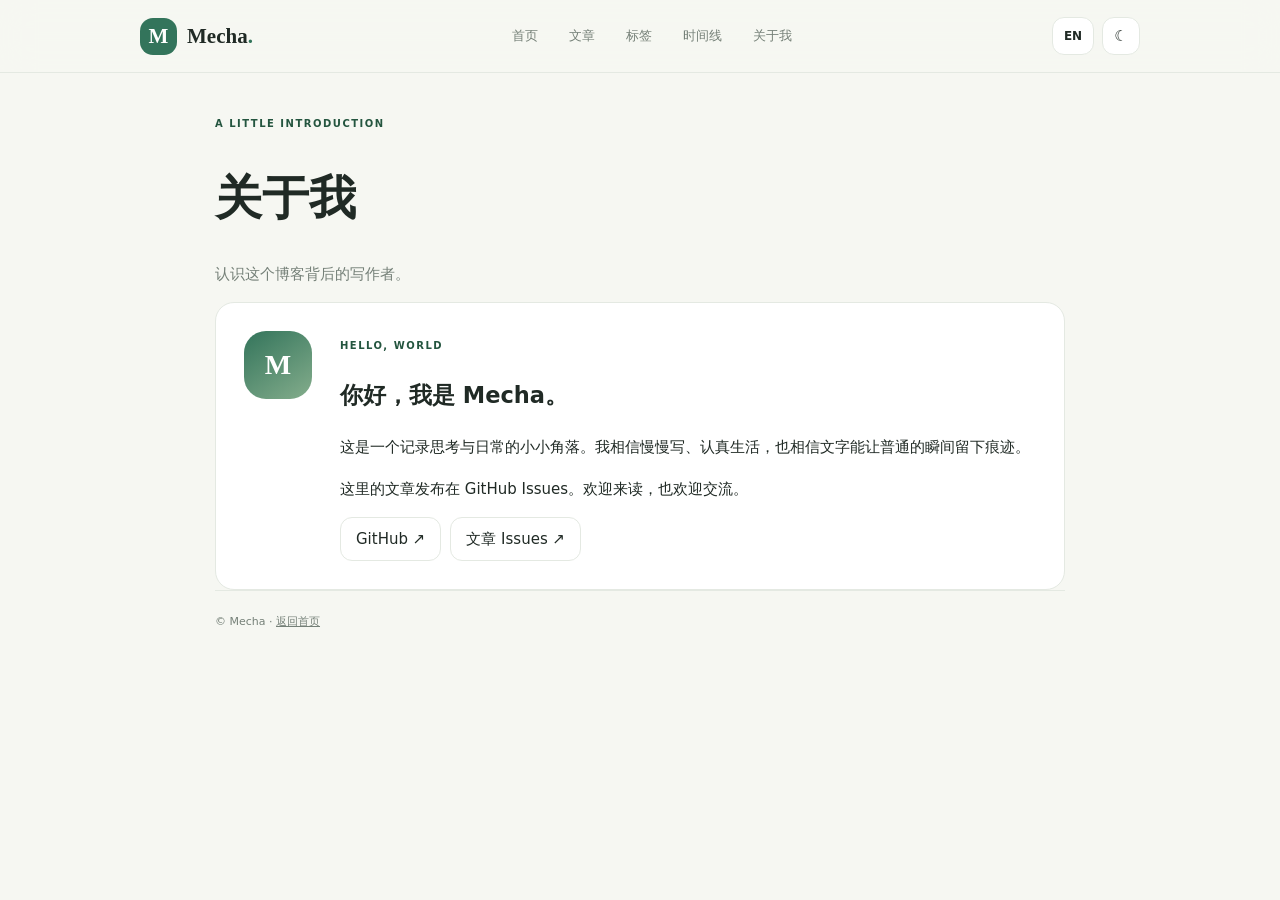
==== about.html @ f53933ed "feat: restore bilingual language switch across blog pages" ====
<!doctype html>
<html lang="zh-CN" data-theme="light"><head><meta charset="utf-8"><meta name="viewport" content="width=device-width, initial-scale=1"><title>关于我 · Mecha 的博客</title><script>try{document.documentElement.dataset.theme=localStorage.getItem('mecha-theme')||(matchMedia('(prefers-color-scheme: dark)').matches?'dark':'light')}catch(e){}</script><link rel="stylesheet" href="assets/site.css"><script src="assets/app.js" defer></script></head><body data-page="about"><header class="site-header"><div class="wrap header-inner"><a class="brand" href="index.html"><span class="brand-mark">M</span><span>Mecha<span class="accent">.</span></span></a><nav class="nav" aria-label="主导航"><a href="index.html" data-i18n="navHome">首页</a><a href="articles.html" data-i18n="navArticles">文章</a><a href="tags.html" data-i18n="navTags">标签</a><a href="timeline.html" data-i18n="navTimeline">时间线</a><a href="about.html" data-i18n="navAbout">关于我</a></nav><div class="header-tools"><button class="language-toggle" type="button" aria-label="切换语言">EN</button><button class="theme-toggle" type="button" aria-label="切换主题">☾</button></div></div></header><main class="wrap main page-main"><div class="page-intro"><span class="kicker">A LITTLE INTRODUCTION</span><h1 data-i18n="aboutTitle">关于我</h1><p data-i18n="aboutIntro">认识这个博客背后的写作者。</p></div><section class="about-card"><div class="avatar">M</div><div><span class="kicker">HELLO, WORLD</span><h2 data-i18n="helloMecha">你好，我是 Mecha。</h2><p data-i18n="aboutText1">这是一个记录思考与日常的小小角落。我相信慢慢写、认真生活，也相信文字能让普通的瞬间留下痕迹。</p><p data-i18n="aboutText2">这里的文章发布在 GitHub Issues。欢迎来读，也欢迎交流。</p><div class="about-links"><a class="button subtle" href="https://github.com/mechatsvip" target="_blank" rel="noopener noreferrer">GitHub ↗</a><a class="button subtle" href="https://github.com/mechatsvip/mechatsvip.github.io/issues" target="_blank" rel="noopener noreferrer">文章 Issues ↗</a></div></div></section><footer class="footer">© <span class="current-year"></span> Mecha · <a href="index.html">返回首页</a></footer></main></body></html>
---- assets/site.css ----
:root{color-scheme:light;--paper:#f6f7f2;--surface:#fff;--ink:#202a25;--muted:#758078;--line:#e4e9e2;--accent:#33745b;--accent-dark:#24553f;--soft:#e8f1e9;--hover:#f8faf6;--shadow:0 18px 50px rgba(37,61,46,.07);--serif:Georgia,"Noto Serif SC","Songti SC",serif;--sans:system-ui,-apple-system,BlinkMacSystemFont,"Segoe UI","Noto Sans SC",sans-serif}:root[data-theme="dark"]{color-scheme:dark;--paper:#151a17;--surface:#1d2420;--ink:#e6ece7;--muted:#9aa79e;--line:#303b34;--accent:#86c3a0;--accent-dark:#a4d5b7;--soft:#263a2e;--hover:#222b26;--shadow:0 18px 50px rgba(0,0,0,.22)}*,*::before,*::after{box-sizing:border-box}html{scroll-behavior:smooth;scroll-padding-top:95px}body{margin:0;background:var(--paper);color:var(--ink);font:15px/1.75 var(--sans);-webkit-font-smoothing:antialiased}a{color:inherit}button,input{font:inherit;color:inherit}.wrap{width:min(1000px,100% - 48px);margin-inline:auto}.site-header{position:sticky;z-index:20;top:0;border-bottom:1px solid var(--line);background:color-mix(in srgb,var(--paper) 88%,transparent);backdrop-filter:blur(16px)}.header-inner{height:72px;display:flex;align-items:center;justify-content:space-between;gap:22px}.brand{display:flex;align-items:center;gap:10px;text-decoration:none;font:700 21px var(--serif)}.brand-mark{display:grid;place-items:center;width:37px;height:37px;border-radius:13px;color:#fff;background:#33745b}.accent{color:var(--accent)}.nav{display:flex;gap:5px}.nav a{padding:8px 13px;border-radius:999px;color:var(--muted);font-size:13px;text-decoration:none}.nav a:hover,.nav a.active{color:var(--accent-dark);background:var(--soft)}.header-tools{display:flex;gap:8px}.language-toggle,.theme-toggle{height:38px;border:1px solid var(--line);border-radius:12px;background:var(--surface);cursor:pointer}.language-toggle{min-width:42px;font-size:12px;font-weight:700}.theme-toggle{width:38px}main.main{padding:36px 0 70px}.hero{position:relative;overflow:hidden;padding:clamp(38px,7vw,74px);border:1px solid var(--line);border-radius:29px;background:radial-gradient(ellipse at 91% 11%,#dcecdfa6,transparent 34%),var(--surface);box-shadow:var(--shadow)}.hero h1{margin:18px 0 14px;font:600 clamp(39px,6vw,65px)/1.2 var(--serif)}.hero p{max-width:570px;margin:0 0 24px;color:var(--muted)}.hero-orbit{position:absolute;right:8%;bottom:-140px;width:280px;height:280px;border:1px solid #75ab852e;border-radius:50%;box-shadow:0 0 0 22px #75ab8512}.eyebrow,.kicker{color:var(--accent-dark);font-size:10px;font-weight:750;letter-spacing:.15em}.button{display:inline-flex;align-items:center;justify-content:center;gap:8px;min-height:42px;padding:8px 15px;border:1px solid var(--line);border-radius:12px;text-decoration:none}.button.primary{position:relative;z-index:1;border-color:var(--accent);color:#fff;background:var(--accent)}.button.subtle{background:transparent}.stats{display:grid;grid-template-columns:repeat(3,1fr);gap:12px;margin:16px 0 52px}.stat{padding:14px 18px;border:1px solid var(--line);border-radius:16px;background:var(--surface)}.stat strong{display:block;font:600 23px var(--serif)}.stat span{color:var(--muted);font-size:11px}.section{margin-bottom:48px}.section-heading{display:flex;justify-content:space-between;align-items:end}.section-heading h2{margin:3px 0 0;font:600 27px var(--serif)}.text-link{color:var(--accent-dark);font-size:12px;text-decoration:none}.page-main{max-width:850px}.page-intro h1{font:600 clamp(34px,5vw,47px) var(--serif)}.page-intro p{color:var(--muted)}.article-list{overflow:hidden;border:1px solid var(--line);border-radius:18px;background:var(--surface)}.article{display:grid;grid-template-columns:112px 1fr;gap:21px;padding:21px 24px}.article+.article{border-top:1px solid var(--line)}.article time{color:var(--muted);font-size:11px}.article h3{margin:0;font:650 18px var(--serif)}.article h3 a{text-decoration:none}.excerpt{color:var(--muted);font-size:12px}.tag-row,.tag-cloud{display:flex;flex-wrap:wrap;gap:9px}.tag-cloud{padding:20px;border:1px solid var(--line);border-radius:17px;background:var(--surface)}.tag-cloud.compact{padding:16px}.tag{padding:5px 11px;border:1px solid var(--line);border-radius:999px;color:var(--accent-dark);background:var(--soft);font-size:11px;text-decoration:none}.tag:hover{color:#fff;background:var(--accent)}.list-toolbar{display:flex;gap:9px}.search-wrap{display:flex;align-items:center;gap:9px;flex:1;height:43px;padding:0 13px;border:1px solid var(--line);border-radius:12px;background:var(--surface)}.search-wrap input{width:100%;border:0;outline:0;background:transparent}.muted,.small{color:var(--muted)}.small{font-size:11px}.pagination{display:flex;justify-content:center;gap:7px;margin-top:20px}.page-button{height:38px;padding:0 11px;border:1px solid var(--line);border-radius:11px;background:var(--surface)}.page-button.current{color:#fff;border-color:var(--accent);background:var(--accent)}.timeline{margin-left:10px;padding-left:28px;border-left:1px solid var(--line)}.timeline-year{font:600 22px var(--serif)}.timeline-item{display:grid;grid-template-columns:100px 1fr;gap:13px;padding:0 0 21px}.timeline-item time{color:var(--muted);font-size:11px}.timeline-item a{text-decoration:none}.about-card{display:grid;grid-template-columns:76px 1fr;gap:20px;padding:28px;border:1px solid var(--line);border-radius:19px;background:var(--surface)}.avatar{display:grid;place-items:center;width:68px;height:68px;border-radius:22px;color:#fff;background:linear-gradient(145deg,#33745b,#84ad8c);font:700 28px var(--serif)}.about-links{display:flex;gap:9px}.footer{padding-top:21px;border-top:1px solid var(--line);color:var(--muted);font-size:11px}.status,.empty,.error{padding:28px;text-align:center;color:var(--muted)}@media(max-width:760px){.wrap{width:min(100% - 30px,680px)}.header-inner{height:auto;min-height:64px;flex-wrap:wrap;padding:9px 0 7px}.brand{font-size:19px}.nav{order:3;width:100%;overflow-x:auto}.header-tools{margin-left:auto}.nav a{padding:7px 12px}.stats{margin-bottom:42px}}@media(max-width:540px){.wrap{width:min(100% - 26px,680px)}.hero{padding:34px 23px}.hero h1{font-size:41px}.stats{gap:7px}.stat{padding:12px 9px}.article{grid-template-columns:1fr;padding:18px}.about-card{grid-template-columns:52px 1fr;padding:20px}.avatar{width:50px;height:50px}.timeline-item{grid-template-columns:78px 1fr}}
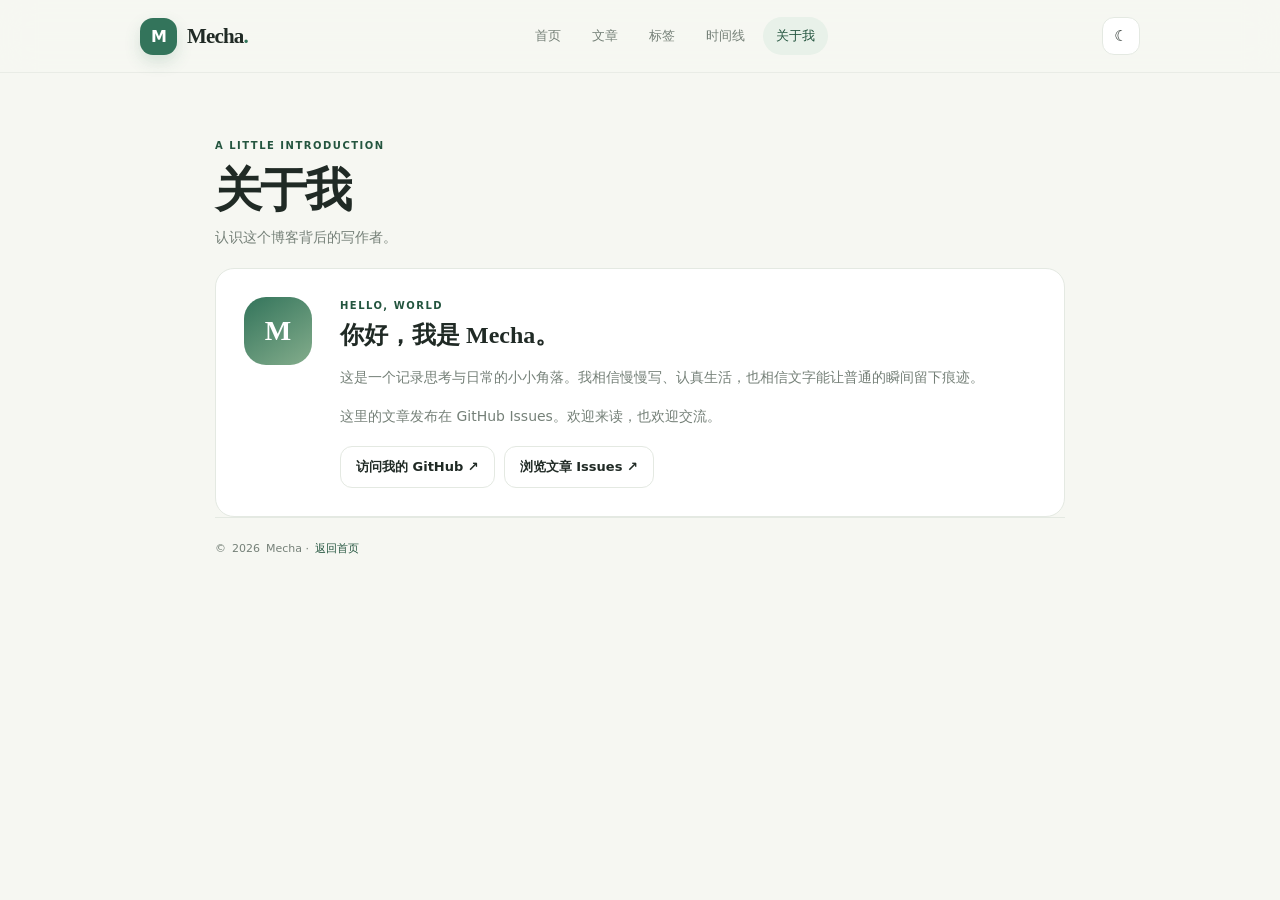
==== commit 881bb174: "feat: split blog into concise home and dedicated pages with pagination" ====
--- a/about.html
+++ b/about.html
@@ -1,2 +1,5 @@
 <!doctype html>
-<html lang="zh-CN" data-theme="light"><head><meta charset="utf-8"><meta name="viewport" content="width=device-width, initial-scale=1"><title>关于我 · Mecha 的博客</title><script>try{document.documentElement.dataset.theme=localStorage.getItem('mecha-theme')||(matchMedia('(prefers-color-scheme: dark)').matches?'dark':'light')}catch(e){}</script><link rel="stylesheet" href="assets/site.css"><script src="assets/app.js" defer></script></head><body data-page="about"><header class="site-header"><div class="wrap header-inner"><a class="brand" href="index.html"><span class="brand-mark">M</span><span>Mecha<span class="accent">.</span></span></a><nav class="nav" aria-label="主导航"><a href="index.html" data-i18n="navHome">首页</a><a href="articles.html" data-i18n="navArticles">文章</a><a href="tags.html" data-i18n="navTags">标签</a><a href="timeline.html" data-i18n="navTimeline">时间线</a><a href="about.html" data-i18n="navAbout">关于我</a></nav><div class="header-tools"><button class="language-toggle" type="button" aria-label="切换语言">EN</button><button class="theme-toggle" type="button" aria-label="切换主题">☾</button></div></div></header><main class="wrap main page-main"><div class="page-intro"><span class="kicker">A LITTLE INTRODUCTION</span><h1 data-i18n="aboutTitle">关于我</h1><p data-i18n="aboutIntro">认识这个博客背后的写作者。</p></div><section class="about-card"><div class="avatar">M</div><div><span class="kicker">HELLO, WORLD</span><h2 data-i18n="helloMecha">你好，我是 Mecha。</h2><p data-i18n="aboutText1">这是一个记录思考与日常的小小角落。我相信慢慢写、认真生活，也相信文字能让普通的瞬间留下痕迹。</p><p data-i18n="aboutText2">这里的文章发布在 GitHub Issues。欢迎来读，也欢迎交流。</p><div class="about-links"><a class="button subtle" href="https://github.com/mechatsvip" target="_blank" rel="noopener noreferrer">GitHub ↗</a><a class="button subtle" href="https://github.com/mechatsvip/mechatsvip.github.io/issues" target="_blank" rel="noopener noreferrer">文章 Issues ↗</a></div></div></section><footer class="footer">© <span class="current-year"></span> Mecha · <a href="index.html">返回首页</a></footer></main></body></html>
+<html lang="zh-CN" data-theme="light">
+<head><meta charset="utf-8"><meta name="viewport" content="width=device-width, initial-scale=1"><meta name="theme-color" content="#f6f7f2"><meta name="description" content="关于 Mecha：一个记录思考与日常的小小角落。"><title>关于我 · Mecha 的博客</title><script>try{document.documentElement.dataset.theme=localStorage.getItem('mecha-theme')||(matchMedia('(prefers-color-scheme: dark)').matches?'dark':'light')}catch(e){}</script><link rel="stylesheet" href="assets/site.css"><script src="assets/app.js" defer></script></head>
+<body data-page="about"><header class="site-header"><div class="wrap header-inner"><a class="brand" href="index.html"><span class="brand-mark">M</span><span>Mecha<span class="accent">.</span></span></a><nav class="nav" aria-label="主导航"><a href="index.html">首页</a><a href="articles.html">文章</a><a href="tags.html">标签</a><a href="timeline.html">时间线</a><a href="about.html">关于我</a></nav><button class="theme-toggle" type="button" aria-label="切换主题" title="切换深浅色">☾</button></div></header>
+<main class="wrap main page-main"><div class="page-intro"><span class="kicker">A LITTLE INTRODUCTION</span><h1>关于我</h1><p>认识这个博客背后的写作者。</p></div><section class="about-card"><div class="avatar" aria-hidden="true">M</div><div><span class="kicker">HELLO, WORLD</span><h2>你好，我是 Mecha。</h2><p>这是一个记录思考与日常的小小角落。我相信慢慢写、认真生活，也相信文字能让普通的瞬间留下痕迹。</p><p>这里的文章发布在 GitHub Issues。欢迎来读，也欢迎交流。</p><div class="about-links"><a class="button subtle" href="https://github.com/mechatsvip" target="_blank" rel="noopener noreferrer">访问我的 GitHub ↗</a><a class="button subtle" href="https://github.com/mechatsvip/mechatsvip.github.io/issues" target="_blank" rel="noopener noreferrer">浏览文章 Issues ↗</a></div></div></section><footer class="footer">© <span class="current-year"></span> Mecha · <a href="index.html">返回首页</a></footer></main></body></html>
--- a/assets/site.css
+++ b/assets/site.css
@@ -1 +1,6 @@
-:root{color-scheme:light;--paper:#f6f7f2;--surface:#fff;--ink:#202a25;--muted:#758078;--line:#e4e9e2;--accent:#33745b;--accent-dark:#24553f;--soft:#e8f1e9;--hover:#f8faf6;--shadow:0 18px 50px rgba(37,61,46,.07);--serif:Georgia,"Noto Serif SC","Songti SC",serif;--sans:system-ui,-apple-system,BlinkMacSystemFont,"Segoe UI","Noto Sans SC",sans-serif}:root[data-theme="dark"]{color-scheme:dark;--paper:#151a17;--surface:#1d2420;--ink:#e6ece7;--muted:#9aa79e;--line:#303b34;--accent:#86c3a0;--accent-dark:#a4d5b7;--soft:#263a2e;--hover:#222b26;--shadow:0 18px 50px rgba(0,0,0,.22)}*,*::before,*::after{box-sizing:border-box}html{scroll-behavior:smooth;scroll-padding-top:95px}body{margin:0;background:var(--paper);color:var(--ink);font:15px/1.75 var(--sans);-webkit-font-smoothing:antialiased}a{color:inherit}button,input{font:inherit;color:inherit}.wrap{width:min(1000px,100% - 48px);margin-inline:auto}.site-header{position:sticky;z-index:20;top:0;border-bottom:1px solid var(--line);background:color-mix(in srgb,var(--paper) 88%,transparent);backdrop-filter:blur(16px)}.header-inner{height:72px;display:flex;align-items:center;justify-content:space-between;gap:22px}.brand{display:flex;align-items:center;gap:10px;text-decoration:none;font:700 21px var(--serif)}.brand-mark{display:grid;place-items:center;width:37px;height:37px;border-radius:13px;color:#fff;background:#33745b}.accent{color:var(--accent)}.nav{display:flex;gap:5px}.nav a{padding:8px 13px;border-radius:999px;color:var(--muted);font-size:13px;text-decoration:none}.nav a:hover,.nav a.active{color:var(--accent-dark);background:var(--soft)}.header-tools{display:flex;gap:8px}.language-toggle,.theme-toggle{height:38px;border:1px solid var(--line);border-radius:12px;background:var(--surface);cursor:pointer}.language-toggle{min-width:42px;font-size:12px;font-weight:700}.theme-toggle{width:38px}main.main{padding:36px 0 70px}.hero{position:relative;overflow:hidden;padding:clamp(38px,7vw,74px);border:1px solid var(--line);border-radius:29px;background:radial-gradient(ellipse at 91% 11%,#dcecdfa6,transparent 34%),var(--surface);box-shadow:var(--shadow)}.hero h1{margin:18px 0 14px;font:600 clamp(39px,6vw,65px)/1.2 var(--serif)}.hero p{max-width:570px;margin:0 0 24px;color:var(--muted)}.hero-orbit{position:absolute;right:8%;bottom:-140px;width:280px;height:280px;border:1px solid #75ab852e;border-radius:50%;box-shadow:0 0 0 22px #75ab8512}.eyebrow,.kicker{color:var(--accent-dark);font-size:10px;font-weight:750;letter-spacing:.15em}.button{display:inline-flex;align-items:center;justify-content:center;gap:8px;min-height:42px;padding:8px 15px;border:1px solid var(--line);border-radius:12px;text-decoration:none}.button.primary{position:relative;z-index:1;border-color:var(--accent);color:#fff;background:var(--accent)}.button.subtle{background:transparent}.stats{display:grid;grid-template-columns:repeat(3,1fr);gap:12px;margin:16px 0 52px}.stat{padding:14px 18px;border:1px solid var(--line);border-radius:16px;background:var(--surface)}.stat strong{display:block;font:600 23px var(--serif)}.stat span{color:var(--muted);font-size:11px}.section{margin-bottom:48px}.section-heading{display:flex;justify-content:space-between;align-items:end}.section-heading h2{margin:3px 0 0;font:600 27px var(--serif)}.text-link{color:var(--accent-dark);font-size:12px;text-decoration:none}.page-main{max-width:850px}.page-intro h1{font:600 clamp(34px,5vw,47px) var(--serif)}.page-intro p{color:var(--muted)}.article-list{overflow:hidden;border:1px solid var(--line);border-radius:18px;background:var(--surface)}.article{display:grid;grid-template-columns:112px 1fr;gap:21px;padding:21px 24px}.article+.article{border-top:1px solid var(--line)}.article time{color:var(--muted);font-size:11px}.article h3{margin:0;font:650 18px var(--serif)}.article h3 a{text-decoration:none}.excerpt{color:var(--muted);font-size:12px}.tag-row,.tag-cloud{display:flex;flex-wrap:wrap;gap:9px}.tag-cloud{padding:20px;border:1px solid var(--line);border-radius:17px;background:var(--surface)}.tag-cloud.compact{padding:16px}.tag{padding:5px 11px;border:1px solid var(--line);border-radius:999px;color:var(--accent-dark);background:var(--soft);font-size:11px;text-decoration:none}.tag:hover{color:#fff;background:var(--accent)}.list-toolbar{display:flex;gap:9px}.search-wrap{display:flex;align-items:center;gap:9px;flex:1;height:43px;padding:0 13px;border:1px solid var(--line);border-radius:12px;background:var(--surface)}.search-wrap input{width:100%;border:0;outline:0;background:transparent}.muted,.small{color:var(--muted)}.small{font-size:11px}.pagination{display:flex;justify-content:center;gap:7px;margin-top:20px}.page-button{height:38px;padding:0 11px;border:1px solid var(--line);border-radius:11px;background:var(--surface)}.page-button.current{color:#fff;border-color:var(--accent);background:var(--accent)}.timeline{margin-left:10px;padding-left:28px;border-left:1px solid var(--line)}.timeline-year{font:600 22px var(--serif)}.timeline-item{display:grid;grid-template-columns:100px 1fr;gap:13px;padding:0 0 21px}.timeline-item time{color:var(--muted);font-size:11px}.timeline-item a{text-decoration:none}.about-card{display:grid;grid-template-columns:76px 1fr;gap:20px;padding:28px;border:1px solid var(--line);border-radius:19px;background:var(--surface)}.avatar{display:grid;place-items:center;width:68px;height:68px;border-radius:22px;color:#fff;background:linear-gradient(145deg,#33745b,#84ad8c);font:700 28px var(--serif)}.about-links{display:flex;gap:9px}.footer{padding-top:21px;border-top:1px solid var(--line);color:var(--muted);font-size:11px}.status,.empty,.error{padding:28px;text-align:center;color:var(--muted)}@media(max-width:760px){.wrap{width:min(100% - 30px,680px)}.header-inner{height:auto;min-height:64px;flex-wrap:wrap;padding:9px 0 7px}.brand{font-size:19px}.nav{order:3;width:100%;overflow-x:auto}.header-tools{margin-left:auto}.nav a{padding:7px 12px}.stats{margin-bottom:42px}}@media(max-width:540px){.wrap{width:min(100% - 26px,680px)}.hero{padding:34px 23px}.hero h1{font-size:41px}.stats{gap:7px}.stat{padding:12px 9px}.article{grid-template-columns:1fr;padding:18px}.about-card{grid-template-columns:52px 1fr;padding:20px}.avatar{width:50px;height:50px}.timeline-item{grid-template-columns:78px 1fr}}
+:root{color-scheme:light;--paper:#f6f7f2;--surface:#fff;--ink:#202a25;--muted:#758078;--line:#e4e9e2;--accent:#33745b;--accent-dark:#24553f;--soft:#e8f1e9;--hover:#f8faf6;--shadow:0 18px 50px rgba(37,61,46,.07);--serif:Georgia,"Noto Serif SC","Songti SC",serif;--sans:system-ui,-apple-system,BlinkMacSystemFont,"Segoe UI","Noto Sans SC",sans-serif}
+:root[data-theme="dark"]{color-scheme:dark;--paper:#151a17;--surface:#1d2420;--ink:#e6ece7;--muted:#9aa79e;--line:#303b34;--accent:#86c3a0;--accent-dark:#a4d5b7;--soft:#263a2e;--hover:#222b26;--shadow:0 18px 50px rgba(0,0,0,.22)}
+*,*::before,*::after{box-sizing:border-box}html{scroll-behavior:smooth;scroll-padding-top:95px}body{margin:0;background:var(--paper);color:var(--ink);font:15px/1.75 var(--sans);-webkit-font-smoothing:antialiased;transition:background .2s,color .2s}a{color:inherit}button,input{font:inherit;color:inherit}a:focus-visible,button:focus-visible,input:focus-visible{outline:3px solid #8bb79a;outline-offset:3px}.wrap{width:min(1000px,100% - 48px);margin-inline:auto}.site-header{position:sticky;z-index:20;top:0;border-bottom:1px solid color-mix(in srgb,var(--line) 75%,transparent);background:color-mix(in srgb,var(--paper) 88%,transparent);backdrop-filter:blur(16px)}.header-inner{height:72px;display:flex;align-items:center;justify-content:space-between;gap:22px}.brand{display:flex;align-items:center;gap:10px;flex-shrink:0;text-decoration:none;font:700 21px var(--serif);letter-spacing:-.04em}.brand-mark{display:grid;place-items:center;width:37px;height:37px;border-radius:13px;color:#fff;background:#33745b;font:700 16px var(--sans);box-shadow:0 7px 16px #33745b2b}.accent{color:var(--accent)}.nav{display:flex;align-items:center;justify-content:center;gap:5px}.nav a{padding:8px 13px;border-radius:999px;color:var(--muted);font-size:13px;text-decoration:none;white-space:nowrap;transition:.18s}.nav a:hover,.nav a.active{color:var(--accent-dark);background:var(--soft)}.theme-toggle{width:38px;height:38px;flex-shrink:0;border:1px solid var(--line);border-radius:12px;background:var(--surface);cursor:pointer}.theme-toggle:hover{border-color:var(--accent);color:var(--accent-dark)}main.main{padding:36px 0 70px}.hero{position:relative;overflow:hidden;padding:clamp(38px,7vw,74px);border:1px solid var(--line);border-radius:29px;background:radial-gradient(ellipse at 91% 11%,#dcecdfa6,transparent 34%),linear-gradient(135deg,var(--surface),var(--hover));box-shadow:var(--shadow)}:root[data-theme="dark"] .hero{background:radial-gradient(ellipse at 91% 11%,#36554155,transparent 34%),linear-gradient(135deg,var(--surface),var(--hover))}.hero-orbit{position:absolute;right:9%;bottom:-140px;width:280px;height:280px;border:1px solid #75ab852e;border-radius:50%;box-shadow:0 0 0 22px #75ab8512,0 0 0 48px #75ab850a}.eyebrow,.kicker{display:block;color:var(--accent-dark);font-size:10px;font-weight:750;letter-spacing:.15em}.hero h1{position:relative;z-index:1;margin:18px 0 14px;font:600 clamp(39px,6vw,65px)/1.2 var(--serif);letter-spacing:-.055em}.hero p{position:relative;z-index:1;max-width:570px;margin:0 0 24px;color:var(--muted);font-size:15px}.button{display:inline-flex;align-items:center;justify-content:center;gap:8px;min-height:42px;padding:8px 15px;border:1px solid var(--line);border-radius:12px;background:var(--surface);text-decoration:none;font-size:13px;font-weight:650;transition:transform .18s,border-color .18s}.button:hover{transform:translateY(-2px);border-color:var(--accent)}.button.primary{position:relative;z-index:1;border-color:var(--accent);color:#fff;background:var(--accent)}.button.subtle{background:transparent}.stats{display:grid;grid-template-columns:repeat(3,1fr);gap:12px;margin:16px 0 52px}.stat{padding:14px 18px;border:1px solid var(--line);border-radius:16px;background:var(--surface)}.stat strong{display:block;font:600 23px var(--serif)}.stat span{color:var(--muted);font-size:11px}.section{margin-bottom:48px}.section-heading{display:flex;align-items:end;justify-content:space-between;gap:15px;margin-bottom:16px}.section-heading h2{margin:3px 0 0;font:600 27px/1.35 var(--serif);letter-spacing:-.035em}.text-link{color:var(--accent-dark);font-size:12px;text-decoration:none}.text-link:hover{text-decoration:underline}.page-main{max-width:850px;min-height:calc(100vh - 170px)}.page-intro{padding:28px 0 18px}.page-intro h1{margin:6px 0;font:600 clamp(34px,5vw,47px)/1.25 var(--serif);letter-spacing:-.04em}.page-intro p{margin:0;color:var(--muted);font-size:14px}.article-list{overflow:hidden;border:1px solid var(--line);border-radius:18px;background:var(--surface);box-shadow:0 10px 32px #00000008}.article{display:grid;grid-template-columns:112px minmax(0,1fr);gap:21px;padding:21px 24px;transition:background .18s}.article+.article{border-top:1px solid var(--line)}.article:hover{background:var(--hover)}.article time{padding-top:4px;color:var(--muted);font-size:11px;white-space:nowrap}.article h3{margin:0 0 5px;font:650 18px/1.5 var(--serif)}.article h3 a{text-decoration:none}.article h3 a:hover{color:var(--accent-dark)}.excerpt{display:-webkit-box;overflow:hidden;margin:0;color:var(--muted);font-size:12px;-webkit-box-orient:vertical;-webkit-line-clamp:2}.tag-row{display:flex;flex-wrap:wrap;gap:7px;margin-top:10px}.tag{display:inline-flex;align-items:center;padding:5px 11px;border:1px solid var(--line);border-radius:999px;color:var(--accent-dark);background:var(--soft);font-size:11px;text-decoration:none;transition:.16s}.tag:hover{border-color:var(--accent);color:#fff;background:var(--accent)}.tag-count{margin-left:5px;opacity:.7}.tag-cloud{display:flex;flex-wrap:wrap;gap:10px;padding:20px;border:1px solid var(--line);border-radius:17px;background:var(--surface)}.tag-cloud.compact{padding:16px}.tag-cloud .tag{padding:7px 13px}.status,.empty{padding:28px 18px;color:var(--muted);text-align:center;font-size:13px}.list-toolbar{display:flex;gap:9px;margin:4px 0 9px}.search-wrap{display:flex;align-items:center;gap:9px;flex:1;min-width:0;height:43px;padding:0 13px;border:1px solid var(--line);border-radius:12px;background:var(--surface);color:var(--muted)}.search-wrap input{width:100%;border:0;outline:0;background:transparent;color:var(--ink)}.search-wrap input:focus-visible{outline:0}.search-wrap:focus-within{outline:3px solid #8bb79a;outline-offset:2px}.small{font-size:11px}.muted{color:var(--muted)}.pagination{display:flex;align-items:center;justify-content:center;gap:7px;margin-top:20px}.page-button{min-width:38px;height:38px;padding:0 11px;border:1px solid var(--line);border-radius:11px;background:var(--surface);cursor:pointer;font-size:12px}.page-button:hover:not(:disabled),.page-button.current{border-color:var(--accent);color:#fff;background:var(--accent)}.page-button:disabled{opacity:.45;cursor:not-allowed}.timeline{position:relative;margin:8px 0 0 10px;padding-left:28px;border-left:1px solid var(--line)}.timeline-year{position:relative;margin:0 0 18px;font:600 22px var(--serif)}.timeline-year::before,.timeline-item::before{position:absolute;left:-34px;top:10px;width:11px;height:11px;border:3px solid var(--paper);border-radius:50%;background:var(--accent);content:""}.timeline-item{position:relative;display:grid;grid-template-columns:100px minmax(0,1fr);gap:13px;padding:0 0 21px}.timeline-item::before{left:-33px;top:7px;width:9px;height:9px;border:2px solid var(--accent);background:var(--paper)}.timeline-item time{color:var(--muted);font-size:11px}.timeline-item a{font-size:14px;font-weight:600;text-decoration:none}.timeline-item a:hover{color:var(--accent-dark)}.about-card{display:grid;grid-template-columns:76px minmax(0,1fr);gap:20px;padding:28px;border:1px solid var(--line);border-radius:19px;background:var(--surface)}.avatar{display:grid;place-items:center;width:68px;height:68px;border-radius:22px;color:white;background:linear-gradient(145deg,#33745b,#84ad8c);font:700 28px var(--serif)}.about-card h2{margin:5px 0 10px;font:600 24px var(--serif)}.about-card p{color:var(--muted);font-size:14px}.about-links{display:flex;flex-wrap:wrap;gap:9px;margin-top:18px}.footer{display:flex;flex-wrap:wrap;gap:6px;padding-top:21px;border-top:1px solid var(--line);color:var(--muted);font-size:11px}.footer a{color:var(--accent-dark);text-decoration:none}.error{color:#bd6758;text-align:center;padding:24px}
+@media(max-width:760px){.wrap{width:min(100% - 30px,680px)}.header-inner{height:auto;min-height:64px;flex-wrap:wrap;gap:0;padding:9px 0 7px}.brand{font-size:19px}.brand-mark{width:34px;height:34px}.theme-toggle{margin-left:auto}.nav{order:3;width:100%;justify-content:flex-start;overflow-x:auto;margin-top:7px;padding:1px 0 3px;scrollbar-width:none}.nav::-webkit-scrollbar{display:none}.nav a{padding:7px 12px;font-size:12px}main.main{padding-top:22px}.page-main{min-height:calc(100vh - 150px)}.stats{margin-bottom:42px}}
+@media(max-width:540px){.wrap{width:min(100% - 26px,680px)}.hero{padding:34px 23px;border-radius:23px}.hero h1{font-size:41px}.hero p{font-size:14px}.stats{gap:7px}.stat{padding:12px 9px}.stat strong{font-size:20px}.stat span{font-size:10px}.section-heading h2{font-size:24px}.article{grid-template-columns:1fr;gap:3px;padding:18px}.article time{padding:0}.article h3{font-size:17px}.page-intro{padding-top:20px}.about-card{grid-template-columns:52px minmax(0,1fr);gap:13px;padding:20px}.avatar{width:50px;height:50px;border-radius:16px;font-size:22px}.timeline-item{grid-template-columns:78px minmax(0,1fr);gap:8px}.timeline-item a{font-size:13px}.list-toolbar{gap:7px}.button{padding-inline:11px}}
+@media(prefers-reduced-motion:reduce){*,*::before,*::after{scroll-behavior:auto!important;transition-duration:.01ms!important}}
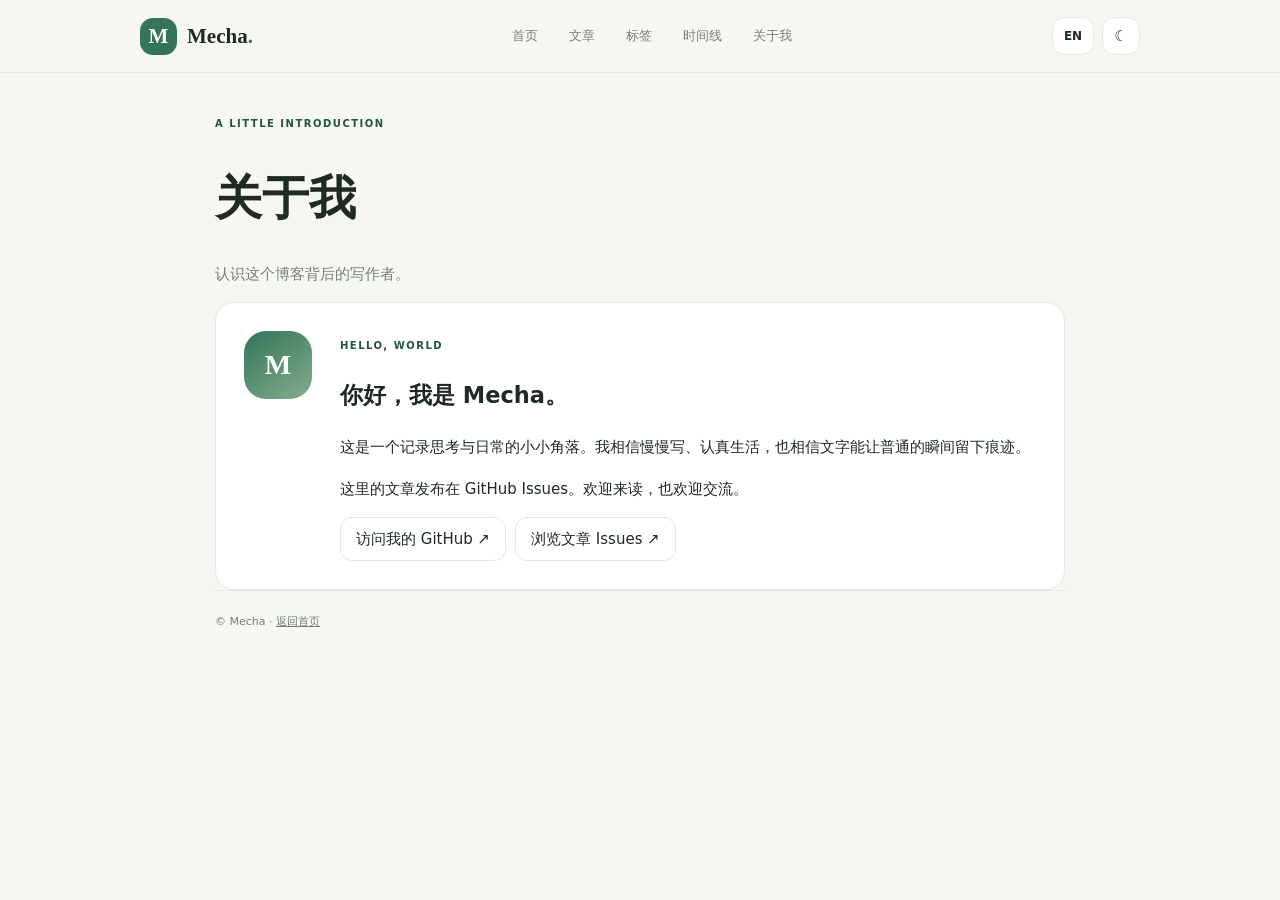
==== commit a29890fd: "fix: restore visible bilingual switch on every blog page" ====
--- a/about.html
+++ b/about.html
@@ -1,5 +1,4 @@
 <!doctype html>
-<html lang="zh-CN" data-theme="light">
-<head><meta charset="utf-8"><meta name="viewport" content="width=device-width, initial-scale=1"><meta name="theme-color" content="#f6f7f2"><meta name="description" content="关于 Mecha：一个记录思考与日常的小小角落。"><title>关于我 · Mecha 的博客</title><script>try{document.documentElement.dataset.theme=localStorage.getItem('mecha-theme')||(matchMedia('(prefers-color-scheme: dark)').matches?'dark':'light')}catch(e){}</script><link rel="stylesheet" href="assets/site.css"><script src="assets/app.js" defer></script></head>
-<body data-page="about"><header class="site-header"><div class="wrap header-inner"><a class="brand" href="index.html"><span class="brand-mark">M</span><span>Mecha<span class="accent">.</span></span></a><nav class="nav" aria-label="主导航"><a href="index.html">首页</a><a href="articles.html">文章</a><a href="tags.html">标签</a><a href="timeline.html">时间线</a><a href="about.html">关于我</a></nav><button class="theme-toggle" type="button" aria-label="切换主题" title="切换深浅色">☾</button></div></header>
-<main class="wrap main page-main"><div class="page-intro"><span class="kicker">A LITTLE INTRODUCTION</span><h1>关于我</h1><p>认识这个博客背后的写作者。</p></div><section class="about-card"><div class="avatar" aria-hidden="true">M</div><div><span class="kicker">HELLO, WORLD</span><h2>你好，我是 Mecha。</h2><p>这是一个记录思考与日常的小小角落。我相信慢慢写、认真生活，也相信文字能让普通的瞬间留下痕迹。</p><p>这里的文章发布在 GitHub Issues。欢迎来读，也欢迎交流。</p><div class="about-links"><a class="button subtle" href="https://github.com/mechatsvip" target="_blank" rel="noopener noreferrer">访问我的 GitHub ↗</a><a class="button subtle" href="https://github.com/mechatsvip/mechatsvip.github.io/issues" target="_blank" rel="noopener noreferrer">浏览文章 Issues ↗</a></div></div></section><footer class="footer">© <span class="current-year"></span> Mecha · <a href="index.html">返回首页</a></footer></main></body></html>
+<html lang="zh-CN" data-theme="light"><head><meta charset="utf-8"><meta name="viewport" content="width=device-width, initial-scale=1"><meta name="theme-color" content="#f6f7f2"><meta name="description" content="关于 Mecha：一个记录思考与日常的小小角落。"><title data-i18n="aboutPageTitle">关于我 · Mecha 的博客</title><script>try{document.documentElement.dataset.theme=localStorage.getItem('mecha-theme')||(matchMedia('(prefers-color-scheme: dark)').matches?'dark':'light')}catch(e){}</script><link rel="stylesheet" href="assets/site.css"><script src="assets/app.js" defer></script></head>
+<body data-page="about"><header class="site-header"><div class="wrap header-inner"><a class="brand" href="index.html"><span class="brand-mark">M</span><span>Mecha<span class="accent">.</span></span></a><nav class="nav" aria-label="主导航"><a href="index.html" data-i18n="navHome">首页</a><a href="articles.html" data-i18n="navArticles">文章</a><a href="tags.html" data-i18n="navTags">标签</a><a href="timeline.html" data-i18n="navTimeline">时间线</a><a href="about.html" data-i18n="navAbout">关于我</a></nav><div class="header-tools"><button class="language-toggle" type="button" aria-label="切换语言">EN</button><button class="theme-toggle" type="button" aria-label="切换主题" title="切换深浅色">☾</button></div></div></header>
+<main class="wrap main page-main"><div class="page-intro"><span class="kicker">A LITTLE INTRODUCTION</span><h1 data-i18n="aboutTitle">关于我</h1><p data-i18n="aboutIntro">认识这个博客背后的写作者。</p></div><section class="about-card"><div class="avatar" aria-hidden="true">M</div><div><span class="kicker">HELLO, WORLD</span><h2 data-i18n="helloMecha">你好，我是 Mecha。</h2><p data-i18n="aboutText1">这是一个记录思考与日常的小小角落。我相信慢慢写、认真生活，也相信文字能让普通的瞬间留下痕迹。</p><p data-i18n="aboutText2">这里的文章发布在 GitHub Issues。欢迎来读，也欢迎交流。</p><div class="about-links"><a class="button subtle" href="https://github.com/mechatsvip" target="_blank" rel="noopener noreferrer">访问我的 GitHub ↗</a><a class="button subtle" href="https://github.com/mechatsvip/mechatsvip.github.io/issues" target="_blank" rel="noopener noreferrer">浏览文章 Issues ↗</a></div></div></section><footer class="footer">© <span class="current-year"></span> Mecha · <a href="index.html" data-i18n="backHome">返回首页</a></footer></main></body></html>
--- a/assets/site.css
+++ b/assets/site.css
@@ -1,6 +1 @@
-:root{color-scheme:light;--paper:#f6f7f2;--surface:#fff;--ink:#202a25;--muted:#758078;--line:#e4e9e2;--accent:#33745b;--accent-dark:#24553f;--soft:#e8f1e9;--hover:#f8faf6;--shadow:0 18px 50px rgba(37,61,46,.07);--serif:Georgia,"Noto Serif SC","Songti SC",serif;--sans:system-ui,-apple-system,BlinkMacSystemFont,"Segoe UI","Noto Sans SC",sans-serif}
-:root[data-theme="dark"]{color-scheme:dark;--paper:#151a17;--surface:#1d2420;--ink:#e6ece7;--muted:#9aa79e;--line:#303b34;--accent:#86c3a0;--accent-dark:#a4d5b7;--soft:#263a2e;--hover:#222b26;--shadow:0 18px 50px rgba(0,0,0,.22)}
-*,*::before,*::after{box-sizing:border-box}html{scroll-behavior:smooth;scroll-padding-top:95px}body{margin:0;background:var(--paper);color:var(--ink);font:15px/1.75 var(--sans);-webkit-font-smoothing:antialiased;transition:background .2s,color .2s}a{color:inherit}button,input{font:inherit;color:inherit}a:focus-visible,button:focus-visible,input:focus-visible{outline:3px solid #8bb79a;outline-offset:3px}.wrap{width:min(1000px,100% - 48px);margin-inline:auto}.site-header{position:sticky;z-index:20;top:0;border-bottom:1px solid color-mix(in srgb,var(--line) 75%,transparent);background:color-mix(in srgb,var(--paper) 88%,transparent);backdrop-filter:blur(16px)}.header-inner{height:72px;display:flex;align-items:center;justify-content:space-between;gap:22px}.brand{display:flex;align-items:center;gap:10px;flex-shrink:0;text-decoration:none;font:700 21px var(--serif);letter-spacing:-.04em}.brand-mark{display:grid;place-items:center;width:37px;height:37px;border-radius:13px;color:#fff;background:#33745b;font:700 16px var(--sans);box-shadow:0 7px 16px #33745b2b}.accent{color:var(--accent)}.nav{display:flex;align-items:center;justify-content:center;gap:5px}.nav a{padding:8px 13px;border-radius:999px;color:var(--muted);font-size:13px;text-decoration:none;white-space:nowrap;transition:.18s}.nav a:hover,.nav a.active{color:var(--accent-dark);background:var(--soft)}.theme-toggle{width:38px;height:38px;flex-shrink:0;border:1px solid var(--line);border-radius:12px;background:var(--surface);cursor:pointer}.theme-toggle:hover{border-color:var(--accent);color:var(--accent-dark)}main.main{padding:36px 0 70px}.hero{position:relative;overflow:hidden;padding:clamp(38px,7vw,74px);border:1px solid var(--line);border-radius:29px;background:radial-gradient(ellipse at 91% 11%,#dcecdfa6,transparent 34%),linear-gradient(135deg,var(--surface),var(--hover));box-shadow:var(--shadow)}:root[data-theme="dark"] .hero{background:radial-gradient(ellipse at 91% 11%,#36554155,transparent 34%),linear-gradient(135deg,var(--surface),var(--hover))}.hero-orbit{position:absolute;right:9%;bottom:-140px;width:280px;height:280px;border:1px solid #75ab852e;border-radius:50%;box-shadow:0 0 0 22px #75ab8512,0 0 0 48px #75ab850a}.eyebrow,.kicker{display:block;color:var(--accent-dark);font-size:10px;font-weight:750;letter-spacing:.15em}.hero h1{position:relative;z-index:1;margin:18px 0 14px;font:600 clamp(39px,6vw,65px)/1.2 var(--serif);letter-spacing:-.055em}.hero p{position:relative;z-index:1;max-width:570px;margin:0 0 24px;color:var(--muted);font-size:15px}.button{display:inline-flex;align-items:center;justify-content:center;gap:8px;min-height:42px;padding:8px 15px;border:1px solid var(--line);border-radius:12px;background:var(--surface);text-decoration:none;font-size:13px;font-weight:650;transition:transform .18s,border-color .18s}.button:hover{transform:translateY(-2px);border-color:var(--accent)}.button.primary{position:relative;z-index:1;border-color:var(--accent);color:#fff;background:var(--accent)}.button.subtle{background:transparent}.stats{display:grid;grid-template-columns:repeat(3,1fr);gap:12px;margin:16px 0 52px}.stat{padding:14px 18px;border:1px solid var(--line);border-radius:16px;background:var(--surface)}.stat strong{display:block;font:600 23px var(--serif)}.stat span{color:var(--muted);font-size:11px}.section{margin-bottom:48px}.section-heading{display:flex;align-items:end;justify-content:space-between;gap:15px;margin-bottom:16px}.section-heading h2{margin:3px 0 0;font:600 27px/1.35 var(--serif);letter-spacing:-.035em}.text-link{color:var(--accent-dark);font-size:12px;text-decoration:none}.text-link:hover{text-decoration:underline}.page-main{max-width:850px;min-height:calc(100vh - 170px)}.page-intro{padding:28px 0 18px}.page-intro h1{margin:6px 0;font:600 clamp(34px,5vw,47px)/1.25 var(--serif);letter-spacing:-.04em}.page-intro p{margin:0;color:var(--muted);font-size:14px}.article-list{overflow:hidden;border:1px solid var(--line);border-radius:18px;background:var(--surface);box-shadow:0 10px 32px #00000008}.article{display:grid;grid-template-columns:112px minmax(0,1fr);gap:21px;padding:21px 24px;transition:background .18s}.article+.article{border-top:1px solid var(--line)}.article:hover{background:var(--hover)}.article time{padding-top:4px;color:var(--muted);font-size:11px;white-space:nowrap}.article h3{margin:0 0 5px;font:650 18px/1.5 var(--serif)}.article h3 a{text-decoration:none}.article h3 a:hover{color:var(--accent-dark)}.excerpt{display:-webkit-box;overflow:hidden;margin:0;color:var(--muted);font-size:12px;-webkit-box-orient:vertical;-webkit-line-clamp:2}.tag-row{display:flex;flex-wrap:wrap;gap:7px;margin-top:10px}.tag{display:inline-flex;align-items:center;padding:5px 11px;border:1px solid var(--line);border-radius:999px;color:var(--accent-dark);background:var(--soft);font-size:11px;text-decoration:none;transition:.16s}.tag:hover{border-color:var(--accent);color:#fff;background:var(--accent)}.tag-count{margin-left:5px;opacity:.7}.tag-cloud{display:flex;flex-wrap:wrap;gap:10px;padding:20px;border:1px solid var(--line);border-radius:17px;background:var(--surface)}.tag-cloud.compact{padding:16px}.tag-cloud .tag{padding:7px 13px}.status,.empty{padding:28px 18px;color:var(--muted);text-align:center;font-size:13px}.list-toolbar{display:flex;gap:9px;margin:4px 0 9px}.search-wrap{display:flex;align-items:center;gap:9px;flex:1;min-width:0;height:43px;padding:0 13px;border:1px solid var(--line);border-radius:12px;background:var(--surface);color:var(--muted)}.search-wrap input{width:100%;border:0;outline:0;background:transparent;color:var(--ink)}.search-wrap input:focus-visible{outline:0}.search-wrap:focus-within{outline:3px solid #8bb79a;outline-offset:2px}.small{font-size:11px}.muted{color:var(--muted)}.pagination{display:flex;align-items:center;justify-content:center;gap:7px;margin-top:20px}.page-button{min-width:38px;height:38px;padding:0 11px;border:1px solid var(--line);border-radius:11px;background:var(--surface);cursor:pointer;font-size:12px}.page-button:hover:not(:disabled),.page-button.current{border-color:var(--accent);color:#fff;background:var(--accent)}.page-button:disabled{opacity:.45;cursor:not-allowed}.timeline{position:relative;margin:8px 0 0 10px;padding-left:28px;border-left:1px solid var(--line)}.timeline-year{position:relative;margin:0 0 18px;font:600 22px var(--serif)}.timeline-year::before,.timeline-item::before{position:absolute;left:-34px;top:10px;width:11px;height:11px;border:3px solid var(--paper);border-radius:50%;background:var(--accent);content:""}.timeline-item{position:relative;display:grid;grid-template-columns:100px minmax(0,1fr);gap:13px;padding:0 0 21px}.timeline-item::before{left:-33px;top:7px;width:9px;height:9px;border:2px solid var(--accent);background:var(--paper)}.timeline-item time{color:var(--muted);font-size:11px}.timeline-item a{font-size:14px;font-weight:600;text-decoration:none}.timeline-item a:hover{color:var(--accent-dark)}.about-card{display:grid;grid-template-columns:76px minmax(0,1fr);gap:20px;padding:28px;border:1px solid var(--line);border-radius:19px;background:var(--surface)}.avatar{display:grid;place-items:center;width:68px;height:68px;border-radius:22px;color:white;background:linear-gradient(145deg,#33745b,#84ad8c);font:700 28px var(--serif)}.about-card h2{margin:5px 0 10px;font:600 24px var(--serif)}.about-card p{color:var(--muted);font-size:14px}.about-links{display:flex;flex-wrap:wrap;gap:9px;margin-top:18px}.footer{display:flex;flex-wrap:wrap;gap:6px;padding-top:21px;border-top:1px solid var(--line);color:var(--muted);font-size:11px}.footer a{color:var(--accent-dark);text-decoration:none}.error{color:#bd6758;text-align:center;padding:24px}
-@media(max-width:760px){.wrap{width:min(100% - 30px,680px)}.header-inner{height:auto;min-height:64px;flex-wrap:wrap;gap:0;padding:9px 0 7px}.brand{font-size:19px}.brand-mark{width:34px;height:34px}.theme-toggle{margin-left:auto}.nav{order:3;width:100%;justify-content:flex-start;overflow-x:auto;margin-top:7px;padding:1px 0 3px;scrollbar-width:none}.nav::-webkit-scrollbar{display:none}.nav a{padding:7px 12px;font-size:12px}main.main{padding-top:22px}.page-main{min-height:calc(100vh - 150px)}.stats{margin-bottom:42px}}
-@media(max-width:540px){.wrap{width:min(100% - 26px,680px)}.hero{padding:34px 23px;border-radius:23px}.hero h1{font-size:41px}.hero p{font-size:14px}.stats{gap:7px}.stat{padding:12px 9px}.stat strong{font-size:20px}.stat span{font-size:10px}.section-heading h2{font-size:24px}.article{grid-template-columns:1fr;gap:3px;padding:18px}.article time{padding:0}.article h3{font-size:17px}.page-intro{padding-top:20px}.about-card{grid-template-columns:52px minmax(0,1fr);gap:13px;padding:20px}.avatar{width:50px;height:50px;border-radius:16px;font-size:22px}.timeline-item{grid-template-columns:78px minmax(0,1fr);gap:8px}.timeline-item a{font-size:13px}.list-toolbar{gap:7px}.button{padding-inline:11px}}
-@media(prefers-reduced-motion:reduce){*,*::before,*::after{scroll-behavior:auto!important;transition-duration:.01ms!important}}
+:root{color-scheme:light;--paper:#f6f7f2;--surface:#fff;--ink:#202a25;--muted:#758078;--line:#e4e9e2;--accent:#33745b;--accent-dark:#24553f;--soft:#e8f1e9;--hover:#f8faf6;--shadow:0 18px 50px rgba(37,61,46,.07);--serif:Georgia,"Noto Serif SC","Songti SC",serif;--sans:system-ui,-apple-system,BlinkMacSystemFont,"Segoe UI","Noto Sans SC",sans-serif}:root[data-theme="dark"]{color-scheme:dark;--paper:#151a17;--surface:#1d2420;--ink:#e6ece7;--muted:#9aa79e;--line:#303b34;--accent:#86c3a0;--accent-dark:#a4d5b7;--soft:#263a2e;--hover:#222b26;--shadow:0 18px 50px rgba(0,0,0,.22)}*,*::before,*::after{box-sizing:border-box}html{scroll-behavior:smooth;scroll-padding-top:95px}body{margin:0;background:var(--paper);color:var(--ink);font:15px/1.75 var(--sans);-webkit-font-smoothing:antialiased}a{color:inherit}button,input{font:inherit;color:inherit}.wrap{width:min(1000px,100% - 48px);margin-inline:auto}.site-header{position:sticky;z-index:20;top:0;border-bottom:1px solid var(--line);background:color-mix(in srgb,var(--paper) 88%,transparent);backdrop-filter:blur(16px)}.header-inner{height:72px;display:flex;align-items:center;justify-content:space-between;gap:22px}.brand{display:flex;align-items:center;gap:10px;text-decoration:none;font:700 21px var(--serif)}.brand-mark{display:grid;place-items:center;width:37px;height:37px;border-radius:13px;color:#fff;background:#33745b}.accent{color:var(--accent)}.nav{display:flex;gap:5px}.nav a{padding:8px 13px;border-radius:999px;color:var(--muted);font-size:13px;text-decoration:none}.nav a:hover,.nav a.active{color:var(--accent-dark);background:var(--soft)}.header-tools{display:flex;align-items:center;gap:8px}.language-toggle,.theme-toggle{height:38px;border:1px solid var(--line);border-radius:12px;background:var(--surface);cursor:pointer}.language-toggle{min-width:42px;font-size:12px;font-weight:700}.theme-toggle{width:38px}main.main{padding:36px 0 70px}.hero{position:relative;overflow:hidden;padding:clamp(38px,7vw,74px);border:1px solid var(--line);border-radius:29px;background:radial-gradient(ellipse at 91% 11%,#dcecdfa6,transparent 34%),var(--surface);box-shadow:var(--shadow)}.hero h1{margin:18px 0 14px;font:600 clamp(39px,6vw,65px)/1.2 var(--serif)}.hero p{max-width:570px;margin:0 0 24px;color:var(--muted)}.hero-orbit{position:absolute;right:8%;bottom:-140px;width:280px;height:280px;border:1px solid #75ab852e;border-radius:50%;box-shadow:0 0 0 22px #75ab8512}.eyebrow,.kicker{color:var(--accent-dark);font-size:10px;font-weight:750;letter-spacing:.15em}.button{display:inline-flex;align-items:center;justify-content:center;gap:8px;min-height:42px;padding:8px 15px;border:1px solid var(--line);border-radius:12px;text-decoration:none}.button.primary{position:relative;z-index:1;border-color:var(--accent);color:#fff;background:var(--accent)}.button.subtle{background:transparent}.stats{display:grid;grid-template-columns:repeat(3,1fr);gap:12px;margin:16px 0 52px}.stat{padding:14px 18px;border:1px solid var(--line);border-radius:16px;background:var(--surface)}.stat strong{display:block;font:600 23px var(--serif)}.stat span{color:var(--muted);font-size:11px}.section{margin-bottom:48px}.section-heading{display:flex;justify-content:space-between;align-items:end}.section-heading h2{margin:3px 0 0;font:600 27px var(--serif)}.text-link{color:var(--accent-dark);font-size:12px;text-decoration:none}.page-main{max-width:850px}.page-intro h1{font:600 clamp(34px,5vw,47px) var(--serif)}.page-intro p{color:var(--muted)}.article-list{overflow:hidden;border:1px solid var(--line);border-radius:18px;background:var(--surface)}.article{display:grid;grid-template-columns:112px 1fr;gap:21px;padding:21px 24px}.article+.article{border-top:1px solid var(--line)}.article time{color:var(--muted);font-size:11px}.article h3{margin:0;font:650 18px var(--serif)}.article h3 a{text-decoration:none}.excerpt{color:var(--muted);font-size:12px}.tag-row,.tag-cloud{display:flex;flex-wrap:wrap;gap:9px}.tag-cloud{padding:20px;border:1px solid var(--line);border-radius:17px;background:var(--surface)}.tag-cloud.compact{padding:16px}.tag{padding:5px 11px;border:1px solid var(--line);border-radius:999px;color:var(--accent-dark);background:var(--soft);font-size:11px;text-decoration:none}.tag:hover{color:#fff;background:var(--accent)}.list-toolbar{display:flex;gap:9px}.search-wrap{display:flex;align-items:center;gap:9px;flex:1;height:43px;padding:0 13px;border:1px solid var(--line);border-radius:12px;background:var(--surface)}.search-wrap input{width:100%;border:0;outline:0;background:transparent}.muted,.small{color:var(--muted)}.small{font-size:11px}.pagination{display:flex;justify-content:center;gap:7px;margin-top:20px}.page-button{height:38px;padding:0 11px;border:1px solid var(--line);border-radius:11px;background:var(--surface)}.page-button.current{color:#fff;border-color:var(--accent);background:var(--accent)}.timeline{margin-left:10px;padding-left:28px;border-left:1px solid var(--line)}.timeline-year{font:600 22px var(--serif)}.timeline-item{display:grid;grid-template-columns:100px 1fr;gap:13px;padding:0 0 21px}.timeline-item time{color:var(--muted);font-size:11px}.timeline-item a{text-decoration:none}.about-card{display:grid;grid-template-columns:76px 1fr;gap:20px;padding:28px;border:1px solid var(--line);border-radius:19px;background:var(--surface)}.avatar{display:grid;place-items:center;width:68px;height:68px;border-radius:22px;color:#fff;background:linear-gradient(145deg,#33745b,#84ad8c);font:700 28px var(--serif)}.about-links{display:flex;gap:9px}.footer{padding-top:21px;border-top:1px solid var(--line);color:var(--muted);font-size:11px}.status,.empty,.error{padding:28px;text-align:center;color:var(--muted)}@media(max-width:760px){.wrap{width:min(100% - 30px,680px)}.header-inner{height:auto;min-height:64px;flex-wrap:wrap;padding:9px 0 7px}.brand{font-size:19px}.nav{order:3;width:100%;overflow-x:auto}.header-tools{margin-left:auto}.nav a{padding:7px 12px}.stats{margin-bottom:42px}}@media(max-width:540px){.wrap{width:min(100% - 26px,680px)}.hero{padding:34px 23px}.hero h1{font-size:41px}.stats{gap:7px}.stat{padding:12px 9px}.article{grid-template-columns:1fr;padding:18px}.about-card{grid-template-columns:52px 1fr;padding:20px}.avatar{width:50px;height:50px}.timeline-item{grid-template-columns:78px 1fr}}
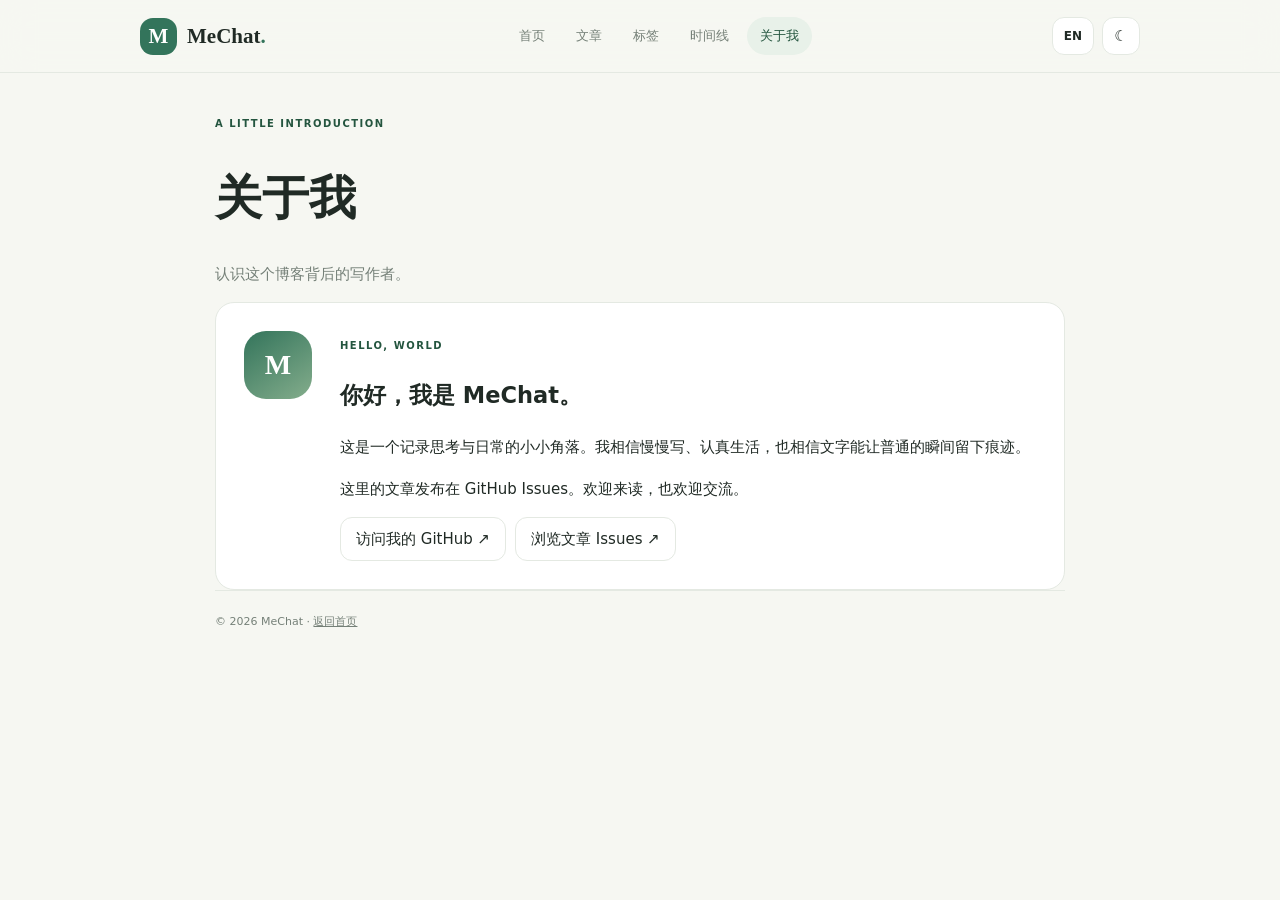
==== commit 93f6aa6a: "python3 scripts/rename_brand.py git diff git add . git commit -m "Rename Mecha brand to MeChat" git " ====
--- a/about.html
+++ b/about.html
@@ -1,4 +1,4 @@
 <!doctype html>
-<html lang="zh-CN" data-theme="light"><head><meta charset="utf-8"><meta name="viewport" content="width=device-width, initial-scale=1"><meta name="theme-color" content="#f6f7f2"><meta name="description" content="关于 Mecha：一个记录思考与日常的小小角落。"><title data-i18n="aboutPageTitle">关于我 · Mecha 的博客</title><script>try{document.documentElement.dataset.theme=localStorage.getItem('mecha-theme')||(matchMedia('(prefers-color-scheme: dark)').matches?'dark':'light')}catch(e){}</script><link rel="stylesheet" href="assets/site.css"><script src="assets/app.js" defer></script></head>
-<body data-page="about"><header class="site-header"><div class="wrap header-inner"><a class="brand" href="index.html"><span class="brand-mark">M</span><span>Mecha<span class="accent">.</span></span></a><nav class="nav" aria-label="主导航"><a href="index.html" data-i18n="navHome">首页</a><a href="articles.html" data-i18n="navArticles">文章</a><a href="tags.html" data-i18n="navTags">标签</a><a href="timeline.html" data-i18n="navTimeline">时间线</a><a href="about.html" data-i18n="navAbout">关于我</a></nav><div class="header-tools"><button class="language-toggle" type="button" aria-label="切换语言">EN</button><button class="theme-toggle" type="button" aria-label="切换主题" title="切换深浅色">☾</button></div></div></header>
-<main class="wrap main page-main"><div class="page-intro"><span class="kicker">A LITTLE INTRODUCTION</span><h1 data-i18n="aboutTitle">关于我</h1><p data-i18n="aboutIntro">认识这个博客背后的写作者。</p></div><section class="about-card"><div class="avatar" aria-hidden="true">M</div><div><span class="kicker">HELLO, WORLD</span><h2 data-i18n="helloMecha">你好，我是 Mecha。</h2><p data-i18n="aboutText1">这是一个记录思考与日常的小小角落。我相信慢慢写、认真生活，也相信文字能让普通的瞬间留下痕迹。</p><p data-i18n="aboutText2">这里的文章发布在 GitHub Issues。欢迎来读，也欢迎交流。</p><div class="about-links"><a class="button subtle" href="https://github.com/mechatsvip" target="_blank" rel="noopener noreferrer">访问我的 GitHub ↗</a><a class="button subtle" href="https://github.com/mechatsvip/mechatsvip.github.io/issues" target="_blank" rel="noopener noreferrer">浏览文章 Issues ↗</a></div></div></section><footer class="footer">© <span class="current-year"></span> Mecha · <a href="index.html" data-i18n="backHome">返回首页</a></footer></main></body></html>
+<html lang="zh-CN" data-theme="light"><head><meta charset="utf-8"><meta name="viewport" content="width=device-width, initial-scale=1"><meta name="theme-color" content="#f6f7f2"><meta name="description" content="关于 MeChat：一个记录思考与日常的小小角落。"><title data-i18n="aboutPageTitle">关于我 · MeChat 的博客</title><script>try{document.documentElement.dataset.theme=localStorage.getItem('mecha-theme')||(matchMedia('(prefers-color-scheme: dark)').matches?'dark':'light')}catch(e){}</script><link rel="stylesheet" href="assets/site.css"><script src="assets/app.js" defer></script></head>
+<body data-page="about"><header class="site-header"><div class="wrap header-inner"><a class="brand" href="index.html"><span class="brand-mark">M</span><span>MeChat<span class="accent">.</span></span></a><nav class="nav" aria-label="主导航"><a href="index.html" data-i18n="navHome">首页</a><a href="articles.html" data-i18n="navArticles">文章</a><a href="tags.html" data-i18n="navTags">标签</a><a href="timeline.html" data-i18n="navTimeline">时间线</a><a href="about.html" data-i18n="navAbout">关于我</a></nav><div class="header-tools"><button class="language-toggle" type="button" aria-label="切换语言">EN</button><button class="theme-toggle" type="button" aria-label="切换主题" title="切换深浅色">☾</button></div></div></header>
+<main class="wrap main page-main"><div class="page-intro"><span class="kicker">A LITTLE INTRODUCTION</span><h1 data-i18n="aboutTitle">关于我</h1><p data-i18n="aboutIntro">认识这个博客背后的写作者。</p></div><section class="about-card"><div class="avatar" aria-hidden="true">M</div><div><span class="kicker">HELLO, WORLD</span><h2 data-i18n="helloMeChat">你好，我是 MeChat。</h2><p data-i18n="aboutText1">这是一个记录思考与日常的小小角落。我相信慢慢写、认真生活，也相信文字能让普通的瞬间留下痕迹。</p><p data-i18n="aboutText2">这里的文章发布在 GitHub Issues。欢迎来读，也欢迎交流。</p><div class="about-links"><a class="button subtle" href="https://github.com/mechatsvip" target="_blank" rel="noopener noreferrer">访问我的 GitHub ↗</a><a class="button subtle" href="https://github.com/mechatsvip/mechatsvip.github.io/issues" target="_blank" rel="noopener noreferrer">浏览文章 Issues ↗</a></div></div></section><footer class="footer">© <span class="current-year"></span> MeChat · <a href="index.html" data-i18n="backHome">返回首页</a></footer></main></body></html>
